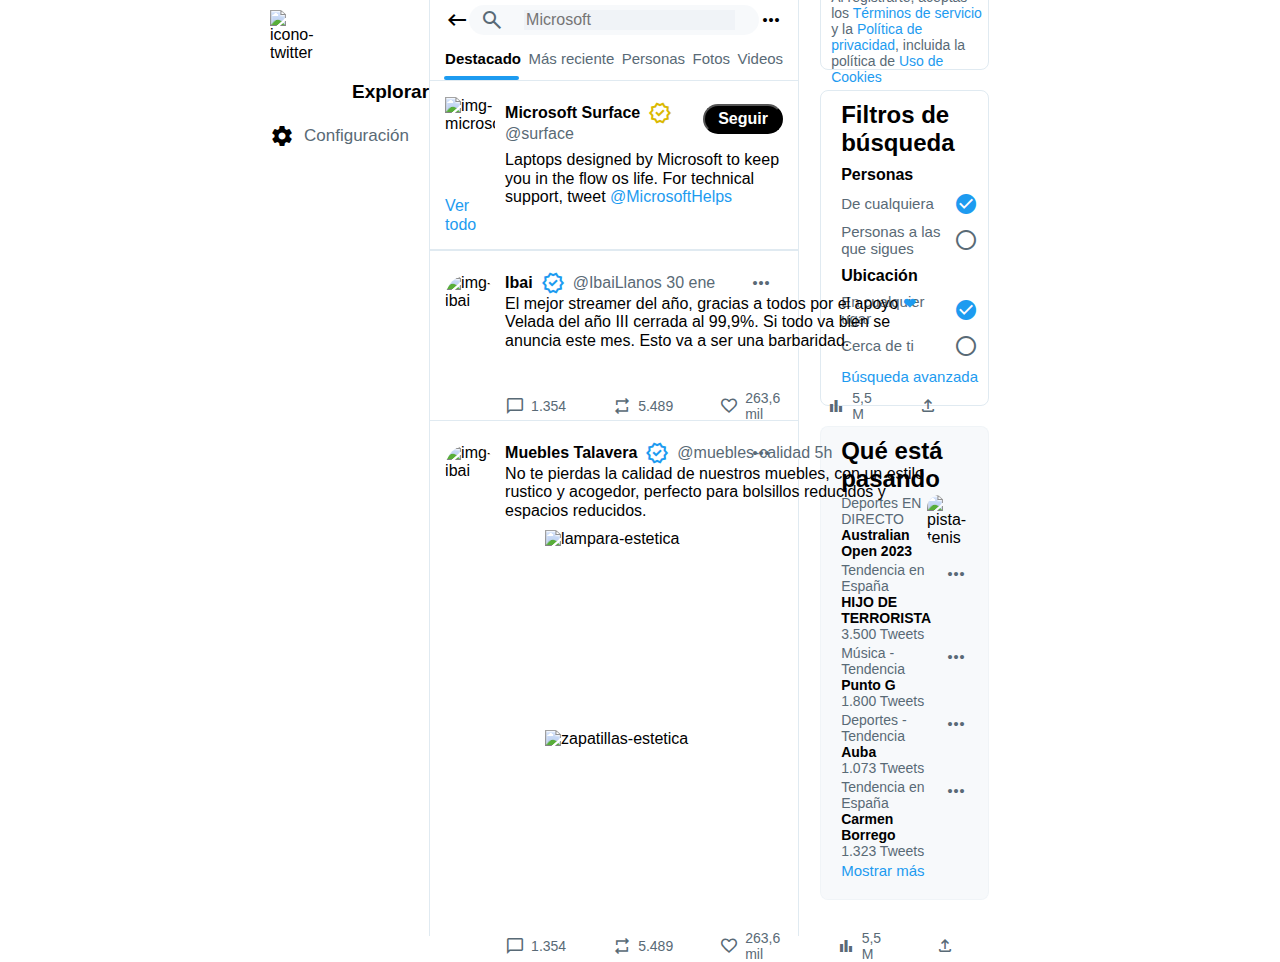
==== twitter.html @ ceac03dd "first commit" ====
<!DOCTYPE html>
<html lang="es">
<head>
    <meta charset="UTF-8">
    <meta http-equiv="X-UA-Compatible" content="IE=edge">
    <meta name="viewport" content="width=device-width, initial-scale=1.0">
    <title>Home / Twitter</title>
    <link rel="stylesheet" href="normalize.css">
    <link rel="stylesheet" href="style.css">
    <link href="https://fonts.googleapis.com/icon?family=Material+Icons"
      rel="stylesheet">
      <link rel="stylesheet" href="https://fonts.googleapis.com/css2?family=Material+Symbols+Outlined:opsz,wght,FILL,GRAD@48,400,0,0" />
    <link rel="icon" type="image/jpg" href="https://cdn-icons-png.flaticon.com/512/733/733579.png"/>
</head>
<body>
    <aside class="container-aside">
        <img src="https://cdn.icon-icons.com/icons2/1584/PNG/512/3721677-twitter_108058.png" alt="icono-twitter">
        <div class="explorar negrita">
            <span class="material-icons">tag</span>
            <p>Explorar</p>
        </div>
        <div class="configuracion">
            <span class="material-icons">settings</span>
            <p class="color-grey">Configuración</p>
        </div>
    </aside>
<!----------------------------------CENTRAL------------------------------------------------------------>
    <main class="container-main">
        <header class="header">
            <nav class="nav-top">
                <span class="material-symbols-outlined">keyboard_backspace</span>
                <div class="barra-navegacion">
                    <span class="material-symbols-outlined color-grey">search</span>
                    <input type="text" name="" id="" placeholder="Microsoft">
                </div>
                <span class="material-icons">more_horiz</span>
            </nav>
            <nav class="nav-button">
                <p class="negrita color-black">Destacado</p>
                <p>Más reciente</p>
                <p>Personas</p>
                <p>Fotos</p>
                <p>Videos</p>
            </nav>
            <div class="blue-line"></div>
        </header>
<!---------------------------------------TERMINA EL HEADER------------------------------------------------------->
        <section class="container-twets">
            <article class="twet-1">
                <div class="left">
                    <img src="https://pbs.twimg.com/profile_images/1268196215587397634/sgD5ZWuO_400x400.png" alt="img-microsoft">
                    <p class="color-blue">Ver todo</p>
                </div>
                <div class="right">
                    <div class="container-parrafo">
                        <div class="verificacion">
                            <p class="negrita">Microsoft Surface</p>
                            <span class="material-symbols-outlined gold"> verified</span>
                        </div>
                        <div class="parrafo">
                            <p class="color-grey surface">@surface</p>
                            <p class="parrafo-laptop">Laptops designed by Microsoft to keep you in the flow os life. For technical support, tweet <span class="color-blue">@MicrosoftHelps</span></p>
                        </div>
                    </div>
                </div>
                <button class="negrita">Seguir</button>
<!-------------------------------------------------SEGUNDO TWEET------------------------------------------------------------->          
            </article>
            <article class="twet-2">
                <div class="left">
                    <img class="img-ibai" src="assets/ibai.PNG" alt="img-ibai">
                </div>
                <div class="right">
                    <div class="container-parrafo">
                        <div class="verificacion">
                            <p class="negrita">Ibai</p>
                            <span class="material-symbols-outlined color-blue"> verified</span>
                            <p class="color-grey ibai">@IbaiLlanos 30 ene</p>
                        </div>
                        <div class="parrafo">
                            <p class="parrafo-laptop">El mejor streamer del año, gracias a todos por el apoyo <span class="color-blue">&#10084</span> Velada del año III cerrada al 99,9%. Si todo va bien se anuncia este mes. Esto va a ser una barbaridad.</p>
                        </div>
                    </div>
                    <div class="icons">
                        <span class="material-symbols-outlined color-grey icon-tamanio">chat_bubble</span><p>1.354</p>
                        <span class="material-symbols-outlined color-grey icon-tamanio">repeat</span><p>5.489</p>
                        <span class="material-symbols-outlined color-grey icon-tamanio">favorite</span><p>263,6 mil</p>
                        <span class="material-symbols-outlined color-grey icon-tamanio">bar_chart</span><p>5,5 M</p>
                        <span class="material-symbols-outlined color-grey icon-tamanio">upload</span>
                    </div>
                </div>
                <span class="material-icons color-grey puntos">more_horiz</span> 
            </article>
<!-----------------------------------TERCER TWEET------------------------------------------------------------------------->            
            <article class="twet-3">
                <div class="left">
                    <img class="img-ibai" src="assets/logo.PNG" alt="img-ibai">
                </div>
                <div class="right">
                    <div class="container-parrafo">
                        <div class="verificacion">
                            <p class="negrita">Muebles Talavera</p>
                            <span class="material-symbols-outlined color-blue"> verified</span>
                            <p class="color-grey ibai">@muebles-calidad 5h</p>
                        </div>
                        <div class="parrafo">
                            <p class="parrafo-laptop">No te pierdas la calidad de nuestros muebles, con un estilo rustico y acogedor, perfecto para bolsillos reducidos y espacios reducidos.</p>
                        </div>
                    </div>
                    <div class="fotos-muebles">
                        <img class="fotos" src="assets/1.PNG" alt="lampara-estetica">
                        <img class="fotos" src="assets/2.PNG" alt="zapatillas-estetica">
                    </div>
                    <div class="icons">
                        <span class="material-symbols-outlined color-grey icon-tamanio">chat_bubble</span><p>1.354</p>
                        <span class="material-symbols-outlined color-grey icon-tamanio">repeat</span><p>5.489</p>
                        <span class="material-symbols-outlined color-grey icon-tamanio">favorite</span><p>263,6 mil</p>
                        <span class="material-symbols-outlined color-grey icon-tamanio">bar_chart</span><p>5,5 M</p>
                        <span class="material-symbols-outlined color-grey icon-tamanio">upload</span>
                    </div>
                </div>
                <span class="material-icons color-grey puntos">more_horiz</span>
            </article>
        </section>
    </main>
<!------------------------------------------------------------------------------------------------------->
    <article class="container-article">
        <section class="container-terminos">
            <p class="color-grey">Al registrarte, aceptas los <span class="color-blue">Términos de servicio</span> y la <span class="color-blue">Política de privacidad</span>, incluida la política de <span class="color-blue">Uso de Cookies</span></p>
        </section>
        <section class="container-filtros">
            <h2>Filtros de búsqueda</h2>
            <div class="personas">
                <p class="negrita">Personas</p>
                <div class="linea">
                    <p>De cualquiera</p>
                    <span class="material-icons color-blue">check_circle</span>
                </div>
                <div class="linea">
                    <p>Personas a las que sigues</p>
                    <span class="material-icons color-grey">
                        radio_button_unchecked
                        </span>
                </div>
            </div>
            <div class="ubicacion">
                <p class="negrita">Ubicación</p>
                <div class="linea">
                    <p>En cualquier ugar</p>
                    <span class="material-icons color-blue">check_circle</span>
                </div>
                <div class="linea">
                    <p>Cerca de ti</p>
                    <span class="material-icons color-grey">
                        radio_button_unchecked
                        </span>
                </div>
            </div>
            <p class="busqueda color-blue">Búsqueda avanzada</p>
        </section>
        <section class="container-noticias">
            <h2>Qué está pasando</h2>
            <div class="personas-noticias">
                <div class="linea-noticias">
                    <p class="color-grey">Deportes EN DIRECTO</p>
                    <p class="negrita">Australian Open 2023</p>
                </div>
                <img src="http://technosport.es/images/tenis1.jpg" alt="pista-tenis">
            </div>
            <div class="personas-noticias">
                <div class="linea-noticias">
                    <p class="color-grey">Tendencia en España</p>
                    <p class="negrita">HIJO DE TERRORISTA</p>
                    <p class="color-grey">3.500 Tweets</p>
                </div>
                <span class="material-icons more">more_horiz</span>
            </div>
            <div class="personas-noticias">
                <div class="linea-noticias">
                    <p class="color-grey">Música - Tendencia</p>
                    <p class="negrita">Punto G</p>
                    <p class="color-grey">1.800 Tweets</p>
                </div>
                <span class="material-icons more">more_horiz</span>
            </div>
            <div class="personas-noticias">
                <div class="linea-noticias">
                    <p class="color-grey">Deportes - Tendencia</p>
                    <p class="negrita">Auba</p>
                    <p class="color-grey">1.073 Tweets</p>
                </div>
                <span class="material-icons more">more_horiz</span>
            </div>
            <div class="personas-noticias">
                <div class="linea-noticias">
                    <p class="color-grey">Tendencia en España</p>
                    <p class="negrita">Carmen Borrego</p>
                    <p class="color-grey">1.323 Tweets</p>
                </div>
                <span class="material-icons more">more_horiz</span>
            </div>
            <p class="mostrar color-blue">Mostrar más</p>
        </section>
    </article>
</body>
</html>
---- style.css ----
@import url('https://fonts.googleapis.com/css2? family= Roboto:wght@400;500;700;900 & display=swap');

*{
    margin: 0px;
    box-sizing: border-box;
}

body {
    font-family: 'Roboto', sans-serif;
    display: flex;
    flex-direction: row; 
    margin: 0px 270px;
}

.negrita{
    font-weight: 700;
}

.color-grey {
    color: rgba(89,106,118,255);
}

.color-blue {
    color: rgba(29,155,240,255);
}

.color-black {
    color:black;
}
/*-----------------------ASIDE----------------------------------------------*/

.container-aside {
    height: 100vh;
    width: 25%;
    display: flex;
    flex-direction: column;
    align-items: flex-start;
    padding-top: 10px;
    gap: 20px;
}

.container-aside img {
    height: 50px;
    width: 50px;
}

.explorar {
    display: flex;
    flex-direction: row;
    align-items: center;
    gap: 10px;
    font-size: 19px;
}

.configuracion {
    display: flex;
    flex-direction: row;
    align-items: center;
    gap: 10px;
    font-size: 17px;
}


/*-----------------------MAIN----------------------------------------------*/
.container-main {
    height: 100vh;
    width: 50%;
}
.header {
    background-color: white;
    height: 80px;
    width: 100%;
    border-right: 0.2px solid ;
    border-left: 0.2px solid ;
    border-color: #c3d6e383;
}
.nav-top {
    display: flex;
    flex-direction: row;
    align-items: center;
    justify-content: space-between;
    height: 40px;
    width: 100%;
    padding-left: 15px;
    padding-right: 15px;
}
.barra-navegacion {
    display: flex;
    flex-direction: row;
    align-items: center;
    height: 30px;
    width: 400px;
    border-radius: 20px;
    padding-left: 11px;
    border-color: #c3d6e323;
    background-color: #c3d6e323;
    gap: 20px;
}

.barra-navegacion input {
    background-color: #c3d6e323;
    border: none;
}

.nav-button {
    display: flex;
    flex-direction: row;
    justify-content: space-between;
    padding-left: 15px;
    padding-right: 15px;
    padding-top: 10px;
    font-size: 15px;
    color: rgba(89,106,118,255);
}
.blue-line {
    display: flex;
    margin-top: 9px;
    margin-left: 14px;
    background-color:rgb(29,155,240,255);
    width: 75px;
    height: 4px;
    border-radius: 20px;
}

.twet-1 {
    height: 170px;
    width: 100%;
    border: 0.2px solid ;
    border-color: #c3d6e383;
    display: flex;
    flex-direction: row;
    align-items: flex-start;
    gap: 10px;
    position: relative;
}
/*------------------------FINAL DE HEDADER Y COMIENZO DE TWEET 1----------------------------------------*/
.twet-1 button {
    position: absolute;
    right: 15px;
    top: 23px;
    border-radius: 15px;
    background-color: black;
    color: white;
    height: 30px;
    width: 80px;
}

.left {
    display: flex;
    flex-direction: column;
    justify-content: space-between;
    height: 100%;
    width: 110px;
    padding: 16px 0px 15px 15px;
}

.left img {
    height: 50px;
    width: 50px;
}
.right {
    padding-top: 20px;
}

.verificacion {
    display: flex;
    flex-direction: row;
    align-items: center;
    gap: 8px
}

.gold {
    color: rgb(218, 185, 2);
}
.surface{
    padding-bottom: 8px;
}
.parrafo-laptop {
    padding-right: 15px;
}
/*------------------------COMIENZO DE TWEET 2----------------------------------------*/
.twet-2 {
    height: 170px;
    width: 100%;
    border-right: 0.2px solid ;
    border-left: 0.2px solid ;
    border-top: 0.2px solid;
    border-color: #c3d6e383;
    display: flex;
    flex-direction: row;
    align-items: flex-start;
    position: relative;
    gap: 10px;
}

.twet-2 .left {
    display: flex;
    flex-direction: column;
    justify-content: space-between;
    height: 100%;
    width: 80px;
    padding: 16px 0px 15px 15px;
}
.img-ibai {
    border-radius: 30px;
    height: 50px;
    width: 50px;
    object-fit: cover;
    margin-top: 7px;
}

.twet-2 .right {
    padding-top: 20px;
    width: 500px;
    display: flex;
    flex-direction: column;
    gap: 40px;
}

.verificacion {
    display: flex;
    flex-direction: row;
    align-items: center;
    gap: 8px
}

.puntos {
    position: absolute;
    top: 20px;
    right: 25px;
}

.icons {
    display: flex;
    align-items: center;
    gap: 6px;
}
.material-symbols-outlined.color-grey.icon-tamanio {
    font-size: 20px;
}
.icons p {
    padding-right: 40px;
    font-size: 14px;
    color:rgb(89,106,118,255);
}

/*------------------------COMIENZO DE TWEET 3----------------------------------------*/

.twet-3 {
    height:516px;
    width: 100%;
    border-right: 0.2px solid ;
    border-left: 0.2px solid ;
    border-top: 0.2px solid;
    border-color: #c3d6e383;
    display: flex;
    flex-direction: row;
    align-items: flex-start;
    position: relative;
    gap: 10px;
}

.twet-3 .left {
    display: flex;
    flex-direction: column;
    justify-content: space-between;
    height: 100%;
    width: 80px;
    padding: 16px 0px 15px 15px;
}
.img-ibai {
    border-radius: 30px;
    height: 50px;
    width: 50px;
    object-fit: cover;
    margin-top: 7px;
}

.twet-3 .right {
    padding-top: 20px;
    width: 500px;
    display: flex;
    flex-direction: column;
    gap: 10px;
}

.verificacion {
    display: flex;
    flex-direction: row;
    align-items: center;
    gap: 8px
}

.puntos {
    position: absolute;
    top: 20px;
    right: 25px;
}

.icons {
    display: flex;
    align-items: center;
    gap: 6px;
}
.material-symbols-outlined.color-grey.icon-tamanio {
    font-size: 20px;
}
.icons p {
    padding-right: 40px;
    font-size: 14px;
    color:rgb(89,106,118,255);
}
.fotos-muebles {
    width: 450px;
    display: flex;
    flex-direction: column;
    padding-left: 40px;
    gap: 10px;
}
.fotos {
    height: 190px;
}
/*-----------------------ARTICLE----------------------------------------------*/
.container-article {
    height: 100vh;
    width: 35%;
    display: flex;
    align-items: center;
    justify-content: space-between;
    flex-direction: column;
    gap: 20px;
}
.container-terminos {
    height: 10%;
    width: 80%;
    border-radius: 8px;
    border: 0.2px solid ;
    border-color: #c3d6e383;
    margin-top: -20px;
    display: flex;
    justify-content: center;
    align-items: center;
}

.container-terminos p {
   margin-top: 24px; 
   font-size: 14px;
   padding-left: 10px;

}

.container-filtros {
    height: 40%;
    width: 80%;
    border-radius: 8px;
    border: 0.2px solid ;
    border-color: #c3d6e383;
    padding-top: 10px;
    padding-left: 20px;
    display: flex;
    flex-direction: column;
    justify-content: space-between;
}

.personas {
    display: flex;
    flex-direction: column;
    gap: 7px;
}

.linea {
    display: flex;
    flex-direction: row;
    justify-content: space-between;
    align-items: center;
    padding-right: 10px;
    color: rgba(89,106,118,255);
    font-size: 15px;
}

.ubicacion {
    display: flex;
    flex-direction: column;
    gap: 7px;
}

.busqueda {
    padding-bottom: 20px;
    font-size: 15px;
}

.container-noticias {
    height: 60%;
    width: 80%;
    border-radius: 8px;
    border: 0.2px solid ;
    border-color: #c3d6e323;
    background-color: #c3d6e323;
    padding-top: 10px;
    padding-left: 20px;
    display: flex;
    flex-direction: column;
    justify-content: space-between;
}

.personas-noticias {
    display: flex;
    flex-direction: row;
    justify-content: space-between;
}

.linea-noticias {
    display: flex;
    flex-direction: column;
    font-size: 14px;
}
.personas-noticias img {
    height: 50px;
    width: 70px;
    border-radius: 13px;
    margin-right: 20px;
}
.more {
    margin-right: 20px;
    color: rgba(89,106,118,255);
}

.mostrar {
    padding-bottom: 20px;
    font-size: 15px;
}
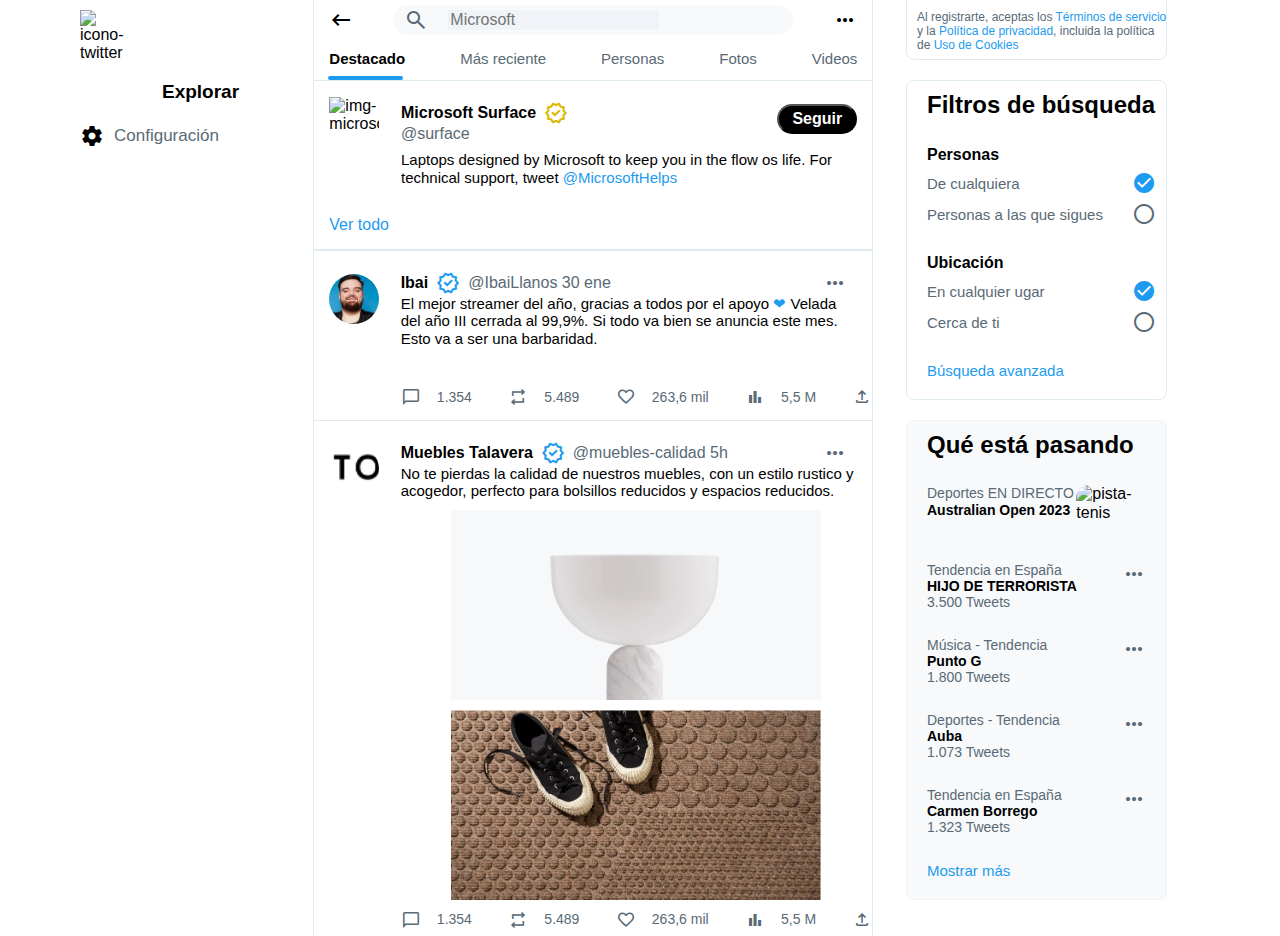
==== commit 0c5fee7e: "modificación en vs" ====
--- a/twitter.html
+++ b/twitter.html
@@ -17,11 +17,11 @@
         <img src="https://cdn.icon-icons.com/icons2/1584/PNG/512/3721677-twitter_108058.png" alt="icono-twitter">
         <div class="explorar negrita">
             <span class="material-icons">tag</span>
-            <p>Explorar</p>
+            <p class="palabraD">Explorar</p>
         </div>
         <div class="configuracion">
             <span class="material-icons">settings</span>
-            <p class="color-grey">Configuración</p>
+            <p class="color-grey palabraD">Configuración</p>
         </div>
     </aside>
 <!----------------------------------CENTRAL------------------------------------------------------------>
--- a/style.css
+++ b/style.css
@@ -1,6 +1,6 @@
 @import url('https://fonts.googleapis.com/css2? family= Roboto:wght@400;500;700;900 & display=swap');
 
-*{
+* {
     margin: 0px;
     box-sizing: border-box;
 }
@@ -8,25 +8,26 @@
 body {
     font-family: 'Roboto', sans-serif;
     display: flex;
-    flex-direction: row; 
-    margin: 0px 270px;
-}
-
-.negrita{
+    flex-direction: row;
+    margin: 0px 200px;
+}
+
+.negrita {
     font-weight: 700;
 }
 
 .color-grey {
-    color: rgba(89,106,118,255);
+    color: rgba(89, 106, 118, 255);
 }
 
 .color-blue {
-    color: rgba(29,155,240,255);
+    color: rgba(29, 155, 240, 255);
 }
 
 .color-black {
-    color:black;
-}
+    color: black;
+}
+
 /*-----------------------ASIDE----------------------------------------------*/
 
 .container-aside {
@@ -66,14 +67,16 @@
     height: 100vh;
     width: 50%;
 }
+
 .header {
     background-color: white;
     height: 80px;
     width: 100%;
-    border-right: 0.2px solid ;
-    border-left: 0.2px solid ;
+    border-right: 0.2px solid;
+    border-left: 0.2px solid;
     border-color: #c3d6e383;
 }
+
 .nav-top {
     display: flex;
     flex-direction: row;
@@ -84,6 +87,7 @@
     padding-left: 15px;
     padding-right: 15px;
 }
+
 .barra-navegacion {
     display: flex;
     flex-direction: row;
@@ -110,13 +114,14 @@
     padding-right: 15px;
     padding-top: 10px;
     font-size: 15px;
-    color: rgba(89,106,118,255);
-}
+    color: rgba(89, 106, 118, 255);
+}
+
 .blue-line {
     display: flex;
     margin-top: 9px;
     margin-left: 14px;
-    background-color:rgb(29,155,240,255);
+    background-color: rgb(29, 155, 240, 255);
     width: 75px;
     height: 4px;
     border-radius: 20px;
@@ -125,7 +130,7 @@
 .twet-1 {
     height: 170px;
     width: 100%;
-    border: 0.2px solid ;
+    border: 0.2px solid;
     border-color: #c3d6e383;
     display: flex;
     flex-direction: row;
@@ -133,6 +138,7 @@
     gap: 10px;
     position: relative;
 }
+
 /*------------------------FINAL DE HEDADER Y COMIENZO DE TWEET 1----------------------------------------*/
 .twet-1 button {
     position: absolute;
@@ -158,6 +164,7 @@
     height: 50px;
     width: 50px;
 }
+
 .right {
     padding-top: 20px;
 }
@@ -172,18 +179,22 @@
 .gold {
     color: rgb(218, 185, 2);
 }
-.surface{
+
+.surface {
     padding-bottom: 8px;
 }
+
 .parrafo-laptop {
     padding-right: 15px;
-}
+    word-wrap: break-word;
+}
+
 /*------------------------COMIENZO DE TWEET 2----------------------------------------*/
 .twet-2 {
     height: 170px;
     width: 100%;
-    border-right: 0.2px solid ;
-    border-left: 0.2px solid ;
+    border-right: 0.2px solid;
+    border-left: 0.2px solid;
     border-top: 0.2px solid;
     border-color: #c3d6e383;
     display: flex;
@@ -201,6 +212,7 @@
     width: 80px;
     padding: 16px 0px 15px 15px;
 }
+
 .img-ibai {
     border-radius: 30px;
     height: 50px;
@@ -234,23 +246,26 @@
     display: flex;
     align-items: center;
     gap: 6px;
-}
+    justify-content: space-between
+}
+
 .material-symbols-outlined.color-grey.icon-tamanio {
     font-size: 20px;
 }
+
 .icons p {
     padding-right: 40px;
     font-size: 14px;
-    color:rgb(89,106,118,255);
+    color: rgb(89, 106, 118, 255);
 }
 
 /*------------------------COMIENZO DE TWEET 3----------------------------------------*/
 
 .twet-3 {
-    height:516px;
+    height: 516px;
     width: 100%;
-    border-right: 0.2px solid ;
-    border-left: 0.2px solid ;
+    border-right: 0.2px solid;
+    border-left: 0.2px solid;
     border-top: 0.2px solid;
     border-color: #c3d6e383;
     display: flex;
@@ -268,6 +283,7 @@
     width: 80px;
     padding: 16px 0px 15px 15px;
 }
+
 .img-ibai {
     border-radius: 30px;
     height: 50px;
@@ -302,24 +318,30 @@
     align-items: center;
     gap: 6px;
 }
+
 .material-symbols-outlined.color-grey.icon-tamanio {
     font-size: 20px;
 }
+
 .icons p {
     padding-right: 40px;
     font-size: 14px;
-    color:rgb(89,106,118,255);
-}
+    color: rgb(89, 106, 118, 255);
+}
+
 .fotos-muebles {
     width: 450px;
     display: flex;
     flex-direction: column;
-    padding-left: 40px;
-    gap: 10px;
-}
+    padding: 0px 40px;
+    gap: 10px;
+    margin: 0 auto;
+}
+
 .fotos {
     height: 190px;
 }
+
 /*-----------------------ARTICLE----------------------------------------------*/
 .container-article {
     height: 100vh;
@@ -330,11 +352,12 @@
     flex-direction: column;
     gap: 20px;
 }
+
 .container-terminos {
     height: 10%;
     width: 80%;
     border-radius: 8px;
-    border: 0.2px solid ;
+    border: 0.2px solid;
     border-color: #c3d6e383;
     margin-top: -20px;
     display: flex;
@@ -343,9 +366,9 @@
 }
 
 .container-terminos p {
-   margin-top: 24px; 
-   font-size: 14px;
-   padding-left: 10px;
+    margin-top: 24px;
+    font-size: 14px;
+    padding-left: 10px;
 
 }
 
@@ -353,7 +376,7 @@
     height: 40%;
     width: 80%;
     border-radius: 8px;
-    border: 0.2px solid ;
+    border: 0.2px solid;
     border-color: #c3d6e383;
     padding-top: 10px;
     padding-left: 20px;
@@ -374,7 +397,7 @@
     justify-content: space-between;
     align-items: center;
     padding-right: 10px;
-    color: rgba(89,106,118,255);
+    color: rgba(89, 106, 118, 255);
     font-size: 15px;
 }
 
@@ -393,7 +416,7 @@
     height: 60%;
     width: 80%;
     border-radius: 8px;
-    border: 0.2px solid ;
+    border: 0.2px solid;
     border-color: #c3d6e323;
     background-color: #c3d6e323;
     padding-top: 10px;
@@ -414,18 +437,153 @@
     flex-direction: column;
     font-size: 14px;
 }
+
 .personas-noticias img {
     height: 50px;
     width: 70px;
     border-radius: 13px;
     margin-right: 20px;
 }
+
 .more {
     margin-right: 20px;
-    color: rgba(89,106,118,255);
+    color: rgba(89, 106, 118, 255);
 }
 
 .mostrar {
     padding-bottom: 20px;
     font-size: 15px;
-}+}
+
+@media screen and (max-width: 1500px) {
+    .icons p {
+        padding-right: 30px;
+    }
+}
+
+@media screen and (max-width: 1464px) {
+    body {
+        margin: 0px 100px;
+    }
+
+    .parrafo-laptop {
+        font-size: 15px;
+    }
+
+    .icons {
+        gap: 3px;
+    }
+
+    .icons p {
+        padding-right: 20px;
+    }
+}
+
+@media screen and (max-width: 1350px) {
+    body {
+        margin: 0px 95px;
+    }
+
+}
+
+@media screen and (max-width: 1300px) {
+    body {
+        margin: 0px 80px;
+    }
+
+    .container-terminos p {
+        font-size: 12px;
+    }
+}
+
+@media screen and (max-width: 1200px) {
+    body {
+        margin: 0px 20px;
+    }
+
+    .icons {
+        gap: 2px;
+    }
+
+    .fotos-muebles {
+        width: 400px;
+        height: 300px;
+        margin-bottom: 60px;
+    }
+
+
+}
+
+@media screen and (max-width: 1000px) {
+
+    .icons p {
+        padding-right: 20px;
+    }
+
+    .parrafo-laptop {
+        font-size: 14px;
+    }
+
+    .container-aside {
+        width: 20%;
+    }
+}
+
+@media screen and (max-width: 960px) {
+
+    .container-main {
+        height: 100vh;
+        width: 70%;
+    }
+
+    .container-article {
+        display: none;
+    }
+
+    .parrafo-laptop {
+        font-size: 16px;
+    }
+}
+
+@media screen and (max-width: 750px) {
+    .palabraD {
+        display: none;
+    }
+
+    body {
+        flex-direction: column-reverse;
+        padding: 10px 0;
+    }
+
+    .container-aside {
+        flex: 0 0 auto;
+        width: 100%;
+        flex-direction: row;
+        align-content: space-between;
+        justify-content: space-around;
+        align-items: center;
+        padding: 0;
+        height: auto;
+    }
+
+    .container-main {
+        flex: 1;
+        width: 100%;
+    }
+
+    .container-article {
+        flex: 0 0 auto;
+        width: 100%;
+        align-items: center;
+        padding: 0;
+        height: auto;
+    }
+
+    .container-aside img {
+        height: 30px;
+        width: 30px;
+    }
+
+}
+
+@media screen and (max-width: 760px) {}